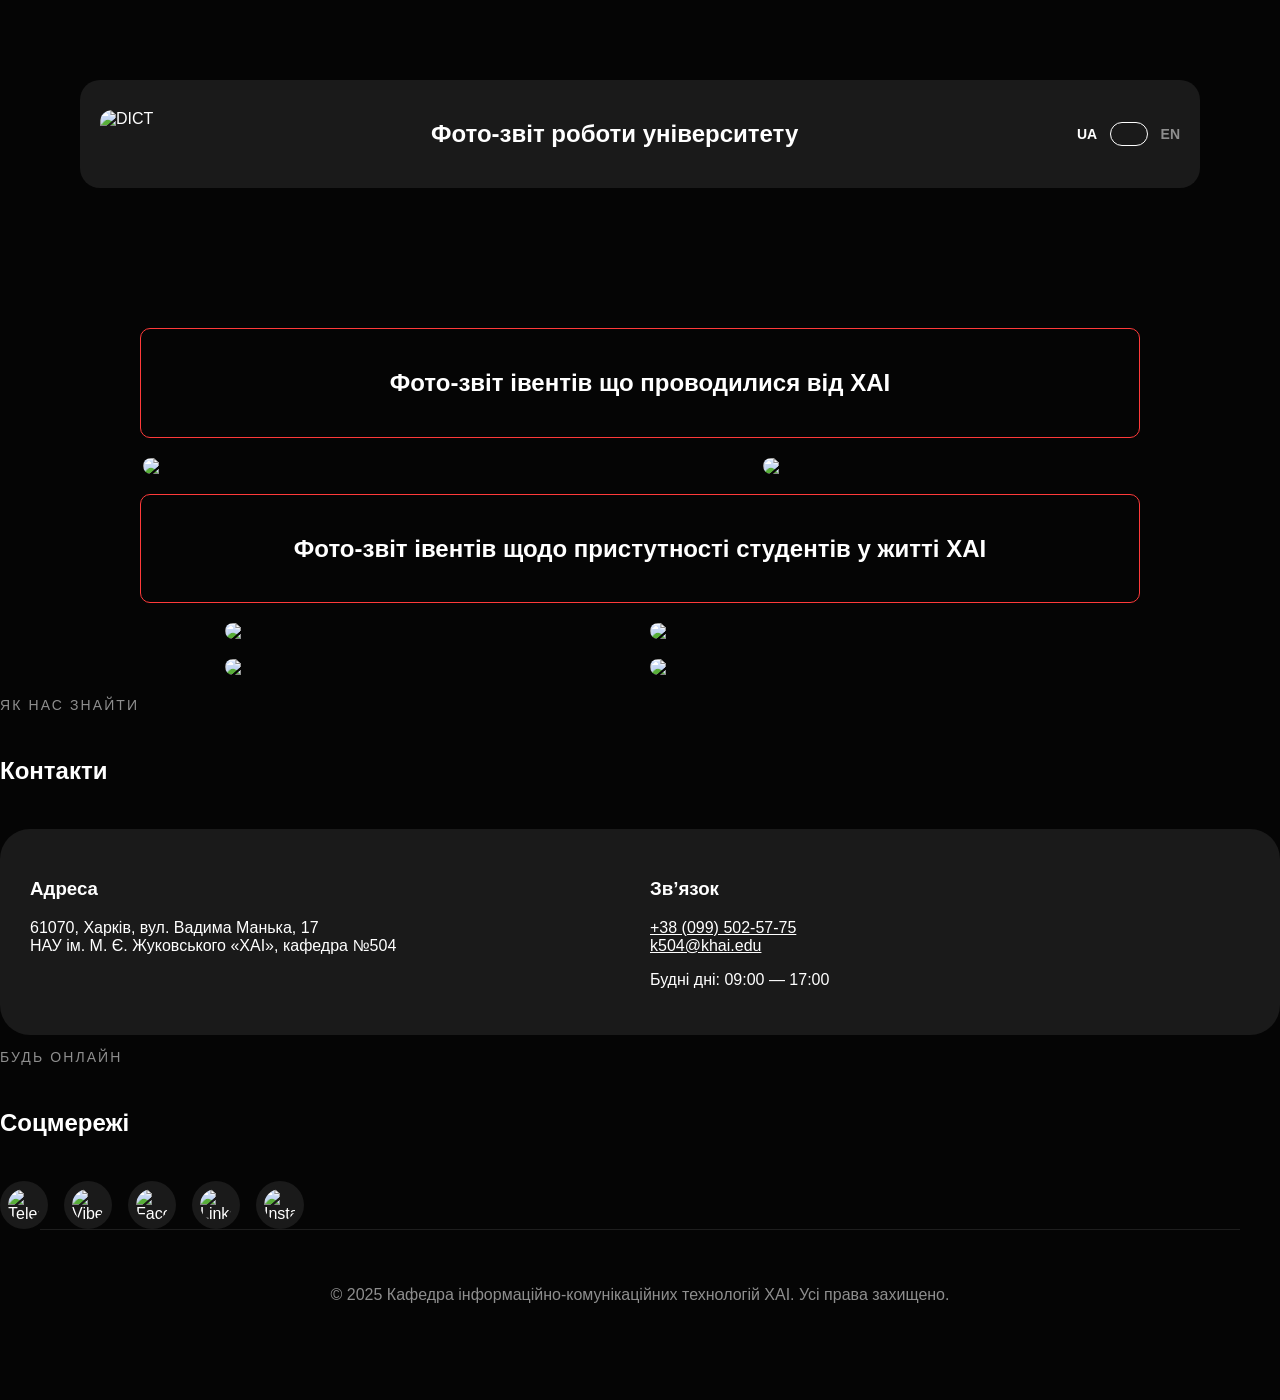
==== grid.html @ 56307459 "feature/pr8" ====
<!DOCTYPE html>
<html lang="en">
<head>
    <meta charset="UTF-8">
    <title>Фото-звіт роботи університету</title>
    <link rel="stylesheet" href="css/grid.css">
</head>
<body>
<main>
<header class="site-header">
    <div class="topbar">
        <a class="logo" href="/" aria-label="Кафедра ІКТ ХАІ">
            <img src="images/Logo.svg" alt="DICT" width="104" height="48">
        </a>
        <nav class="main-nav" aria-label="Головна навігація">
            <h1 align="center">
                Фото-звіт роботи університету
            </h1>
        </nav>
        <button class="search" type="button" aria-label="Пошук"></button>
        <div class="lang" aria-label="Перемикач мови">
            <ul class="lang-wrapper" role="list">
                <li class="lang-item ua"><a class="lang-link is-active" href="#" lang="uk">UA</a></li>
                <li class="lang-item en"><a class="lang-link" href="#" lang="en">EN</a></li>
            </ul>
        </div>
    </div>
</header>
</main>
    <section id="info1">
        <h1>
            Фото-звіт івентів що проводилися від ХАІ
        </h1>
    </section>
    <section id="photos1">
        <div class="khai-events">
        <div class="image1"><img src="images/vydnokrai.jpg"></div>
        <div class="image2"><img src="images/khai_orchestra.jpg"></div>
    </div>
    </section>
    <section id="info2">
    <h1>
        Фото-звіт івентів щодо пристутності студентів у житті ХАІ
    </h1>
    </section>
    <section id="photos2">
    <div class="students_photo">
        <div class="image3"><img src="images/khai_students.jpg"></div>
        <div class="image5"><img src="images/khai_merch2.jpg"></div>
        <div class="image6"><img src="images/khai_students2.jpg"></div>
        <div class="image7"><img src="images/day_of_youth.jpg"></div>
    </div>
    </section>
<section id="contact">
    <div class="section-heading">
        <p class="eyebrow">Як нас знайти</p>
        <h2>Контакти</h2>
    </div>
    <div class="contact-grid">
        <div>
            <h3>Адреса</h3>
            <p>61070, Харків, вул. Вадима Манька, 17<br>НАУ ім. М. Є. Жуковського «ХАІ», кафедра №504</p>
        </div>
        <div>
            <h3>Зв’язок</h3>
            <p><a href="tel:+380995025775">+38 (099) 502-57-75</a><br>
                <a href="mailto:k504@khai.edu">k504@khai.edu</a></p>
            <p>Будні дні: 09:00 — 17:00</p>
        </div>
    </div>
</section>
<section id="social">
    <div class="section-heading">
        <p class="eyebrow">Будь онлайн</p>
        <h2>Соцмережі</h2>
    </div>
    <div class="icon-row">
        <img src="images/telegram.svg" alt="Telegram">
        <img src="images/viber.svg" alt="Viber">
        <img src="images/fb.svg" alt="Facebook">
        <img src="images/in.svg" alt="LinkedIn">
        <img src="images/instagram.svg" alt="Instagram">
    </div>
</section>

<footer class="site-footer">
    <p>© 2025 Кафедра інформаційно-комунікаційних технологій ХАІ. Усі права захищено.</p>
</footer>
</body>
</html>
---- css/grid.css ----
*,
*::before,
*::after {
    box-sizing: border-box;
}

body {
    font-family: "Open Sans", sans-serif;
    color: #ffffff;
    background: #050505;
    margin: 0;
    min-height: 100vh;
}

a {
    color: inherit;
    text-decoration: none;
}

img,
video {
    display: block;
    max-width: 100%;
    height: auto;
    border-radius: 12px;
}

.site-header,
#banner,
main,
.site-footer {
    width: 100%;
    max-width: 1200px;
    margin: 0 auto;
    padding: 0 20px;
}

main {
    display: flex;
    flex-direction: column;
    gap: 80px;
    padding-block: 60px 100px;
}

section {
    display: flex;
    flex-direction: column;
    gap: 24px;
}

#info1, #info2 {
    border: 1px solid;
    border-color: #FF3A3A;
    border-radius: 10px;
    padding: 20px;
    margin: 20px auto;
    max-width: 1000px;
    text-align: center;
}

.section-heading {
    display: flex;
    flex-direction: column;
    gap: 10px;
    max-width: 720px;
}

.eyebrow {
    font-size: 0.875rem;
    letter-spacing: 0.15em;
    text-transform: uppercase;
    color: #8e8e8e;
}

.button {
    display: inline-flex;
    align-items: center;
    justify-content: center;
    gap: 8px;
    padding: 14px 28px;
    border-radius: 50px;
    border: 1px solid transparent;
    font-weight: 600;
    cursor: pointer;
    transition: transform 0.2s ease, background 0.2s ease;
}
.button.primary {
    background: #FF3A3A;
    color: #ffffff;
}
.button:hover {
    transform: translateY(-2px);
}

.cards-wrapper {
    display: grid;
    grid-template-columns: repeat(auto-fit, minmax(240px, 1fr));
    gap: 20px;
}

.plan-wrapper {
    display: grid;
    grid-template-columns: repeat(auto-fit, minmax(280px, 1fr));
    gap: 20px;
}
.plan-wrapper table {
    width: 100%;
    border-collapse: collapse;
    background: #1a1a1a;
    border-radius: 20px;
    overflow: hidden;
}
.plan-wrapper table caption {
    font-weight: 700;
    padding: 20px;
    text-align: left;
}
.plan-wrapper table th,
.plan-wrapper table td {
    padding: 12px 20px;
    border-bottom: 1px solid rgba(255, 255, 255, 0.1);
    text-align: left;
}
.plan-wrapper table tr:last-child td {
    border-bottom: none;
}

.admission-form {
    display: grid;
    grid-template-columns: repeat(auto-fit, minmax(240px, 1fr));
    gap: 20px;
}
.admission-form label {
    display: flex;
    flex-direction: column;
    gap: 8px;
    font-weight: 600;
}
.admission-form input,
.admission-form textarea {
    border-radius: 16px;
    border: 1px solid rgba(255, 255, 255, 0.2);
    background: transparent;
    color: #ffffff;
    padding: 12px 16px;
    font-size: 1rem;
}
.admission-form textarea {
    resize: vertical;
}
.admission-form .button {
    grid-column: 1/-1;
    justify-self: start;
}

.icon-row {
    display: flex;
    align-items: center;
    gap: 16px;
}
.icon-row img {
    width: 48px;
    height: 48px;
    padding: 8px;
    background: #1a1a1a;
    border-radius: 50%;
}

.science-wrapper {
    display: grid;
    grid-template-columns: repeat(auto-fit, minmax(280px, 1fr));
    gap: 30px;
    align-items: center;
}
.science-wrapper img {
    border-radius: 40px;
}

.logo-grid {
    display: grid;
    grid-template-columns: repeat(auto-fit, minmax(140px, 1fr));
    gap: 20px;
    padding: 30px;
    background: #1a1a1a;
    border-radius: 30px;
}
.logo-grid img {
    width: 100%;
    height: auto;
    padding: 10px;
    background: rgba(5, 5, 5, 0.4);
    border-radius: 16px;
}

.contact-grid {
    display: grid;
    grid-template-columns: repeat(auto-fit, minmax(240px, 1fr));
    gap: 20px;
    padding: 30px;
    background: #1a1a1a;
    border-radius: 30px;
}
.contact-grid a {
    color: #ffffff;
    text-decoration: underline;
}

.site-header {
    padding-block: 20px;
}

.topbar {
    display: flex;
    flex-direction: row;
    flex-wrap: nowrap;
    gap: 20px;
    align-items: center;
    background: #1a1a1a;
    border-radius: 20px;
    padding: 20px;
}

.logo {
    width: 104px;
    display: block;
}
.main-nav {
    width: calc(100% - 292px);
}
.main-nav .main-menu {
    margin: 0;
    padding: 0;
    list-style: none;
    display: flex;
    flex-direction: row;
    flex-wrap: wrap;
    gap: 20px;
    justify-content: center;
    font-weight: bold;
}
.main-nav .main-menu .menu-link {
    text-decoration: none;
    color: #ffffff;
    text-transform: uppercase;
    font-weight: bold;
}

.search {
    width: 32px;
    height: 32px;
    margin-left: auto;
    padding: 0;
    border: none;
    background: transparent url("../images/search.svg") center/18px 18px no-repeat;
    cursor: pointer;
}
.search:focus-visible {
    outline: 2px solid #FF3A3A;
    outline-offset: 2px;
}

.lang {
    width: 104px;
    align-self: center;
}
.lang .lang-wrapper {
    list-style: none;
    margin: 0;
    padding: 0;
    display: flex;
    align-items: center;
    justify-content: space-between;
    gap: 10px;
}
.lang .lang-wrapper::before {
    content: "";
    display: block;
    width: 38px;
    height: 24px;
    border-radius: 100px;
    border: 1px solid #ffffff;
    order: 2;
}
.lang .lang-wrapper li {
    font-size: 14px;
    font-weight: bold;
    line-height: 24px;
    color: #8e8e8e;
    position: relative;
}
.lang .lang-wrapper li .lang-link {
    text-decoration: none;
    color: #8e8e8e;
    display: inline-block;
    font-size: 14px;
    font-weight: bold;
    line-height: 24px;
}
.lang .lang-wrapper li .lang-link.is-active {
    color: #ffffff;
}
.lang .lang-wrapper li.ua {
    order: 1;
}
.lang .lang-wrapper li.ua .lang-link::after {
    content: "";
    display: none;
    width: 18px;
    height: 18px;
    border-radius: 50%;
    background: url("../images/uk.png");
    background-size: 18px 18px;
    position: absolute;
    top: 3px;
    right: -31px;
}
.lang .lang-wrapper li.ua .lang-link.is-active::after {
    display: block;
}
.lang .lang-wrapper li.en {
    order: 3;
}
.lang .lang-wrapper li.en .lang-link::before {
    content: "";
    display: none;
    width: 18px;
    height: 18px;
    border-radius: 50%;
    background: url("../images/en.png") no-repeat;
    background-size: 18px 18px;
    position: absolute;
    top: 3px;
    left: -31px;
}
.lang .lang-wrapper li.en .lang-link.is-active::before {
    display: block;
}

@media (max-width: 48em) {
    .topbar {
        flex-wrap: wrap;
    }
    .main-nav {
        width: 100%;
        order: 3;
    }
    .search,
    .lang {
        order: 4;
    }
    .lang {
        margin-left: auto;
    }
}
.site-footer {
    border-top: 1px solid rgba(255, 255, 255, 0.1);
    padding-block: 40px 80px;
    text-align: center;
    color: #8e8e8e;
}

#banner {
    position: relative;
    min-height: 520px;
    display: flex;
    align-items: center;
    padding: 70px 360px 70px 70px;
    background: linear-gradient(135deg, #1b1b1b 0%, #111 100%);
    border-radius: 40px;
    overflow: hidden;
}
#banner::after {
    content: "";
    position: absolute;
    width: 520px;
    height: 520px;
    right: -120px;
    bottom: -80px;
    border-radius: 50%;
    background: radial-gradient(circle at 30% 40%, rgba(255, 58, 58, 0.85), rgba(255, 58, 58, 0.35));
    z-index: 0;
}
#banner .content-wrapper {
    max-width: 520px;
    display: flex;
    flex-direction: column;
    gap: 24px;
    position: relative;
    z-index: 2;
}
#banner .content-wrapper h1 {
    margin: 0;
    font-size: clamp(2rem, 5vw, 3.5rem);
}
#banner .content-wrapper .description p {
    margin: 0;
    color: #8e8e8e;
    line-height: 1.6;
}
#banner .button {
    align-self: flex-start;
}
#banner .image-wrapper {
    position: absolute;
    right: 60px;
    bottom: 0;
    height: 105%;
    display: flex;
    align-items: flex-end;
    z-index: 1;
}
#banner .image-wrapper img {
    width: 420px;
    height: auto;
    filter: drop-shadow(0 40px 80px rgba(5, 5, 5, 0.8));
}
@media (max-width: 68.75em) {
    #banner {
        padding-right: 280px;
    }
    #banner .image-wrapper {
        right: 20px;
    }
}
@media (max-width: 48em) {
    #banner {
        flex-direction: column;
        text-align: center;
        padding: 40px 20px 60px;
    }
    #banner::after {
        width: 420px;
        height: 420px;
        right: 50%;
        transform: translateX(50%);
        bottom: -120px;
    }
    #banner .content-wrapper {
        align-items: center;
    }
    #banner .content-wrapper .button {
        align-self: center;
    }
    #banner .image-wrapper {
        position: relative;
        height: auto;
        justify-content: center;
        margin-top: 20px;
    }
    #banner .image-wrapper img {
        width: min(320px, 80vw);
    }
}
#feedbacks .cards-wrapper {
    grid-template-columns: repeat(auto-fit, minmax(260px, 1fr));
}
#feedbacks .cards-wrapper .card {
    padding: 20px;
    border-radius: 20px;
    border: 1px solid #8e8e8e;
    background: #1a1a1a;
    display: flex;
    flex-direction: column;
    gap: 12px;
}
#feedbacks .cards-wrapper .card audio {
    width: 100%;
}

#in-numbers {
    background: #1a1a1a;
    border-radius: 30px;
    padding: 40px;
}
#in-numbers .cards-wrapper {
    display: grid;
    grid-template-columns: repeat(auto-fit, minmax(140px, 1fr));
    gap: 20px;
}
#in-numbers .cards-wrapper .card {
    padding: 10px 20px;
    border-right: 1px solid #FF3A3A;
}
#in-numbers .cards-wrapper .card:last-child {
    border-right: none;
}
#in-numbers .cards-wrapper .card .value {
    font-size: 2rem;
    font-weight: 700;
    margin: 0;
}

#news .news-cards {
    display: grid;
    grid-template-columns: repeat(auto-fit, minmax(240px, 1fr));
    gap: 20px;
}
#news .news-cards .news-card {
    background: #1a1a1a;
    border-radius: 20px;
    overflow: hidden;
    display: flex;
    flex-direction: column;
    gap: 0;
    border-right: 1px solid #FF3A3A;
}
#news .news-cards .news-card:last-child {
    border-right: none;
}
#news .news-cards .news-card .content-wrapper {
    padding: 20px;
    display: flex;
    flex-direction: column;
    gap: 8px;
}
#news .news-cards .news-card video {
    width: 100%;
    border-radius: 0;
}

#specialties .cards-wrapper .card {
    padding: 20px;
    border-radius: 20px;
    border: 1px solid #8e8e8e;
    display: flex;
    flex-direction: column;
    gap: 10px;
    background: #1a1a1a;
}
#specialties .cards-wrapper .card .code {
    font-size: 2rem;
    font-weight: 700;
    color: #FF3A3A;
    margin: 0;
}

.khai-events {
    display: grid;
    grid-template-columns: 600px 375px;
    grid-template-rows: auto;
    justify-content: center;
    margin: 0 auto;
    gap: 20px;
}

.students_photo {
    display: grid;
    grid-template-columns: 405px 405px;
    grid-template-rows: 2fr 3fr;
    justify-content: center;
    margin: 0 auto;
    gap: 20px;
}

.sidebar {
    grid-column: 1;
    grid-row: 1 / 3;
}

/*# sourceMappingURL=main.css.map */
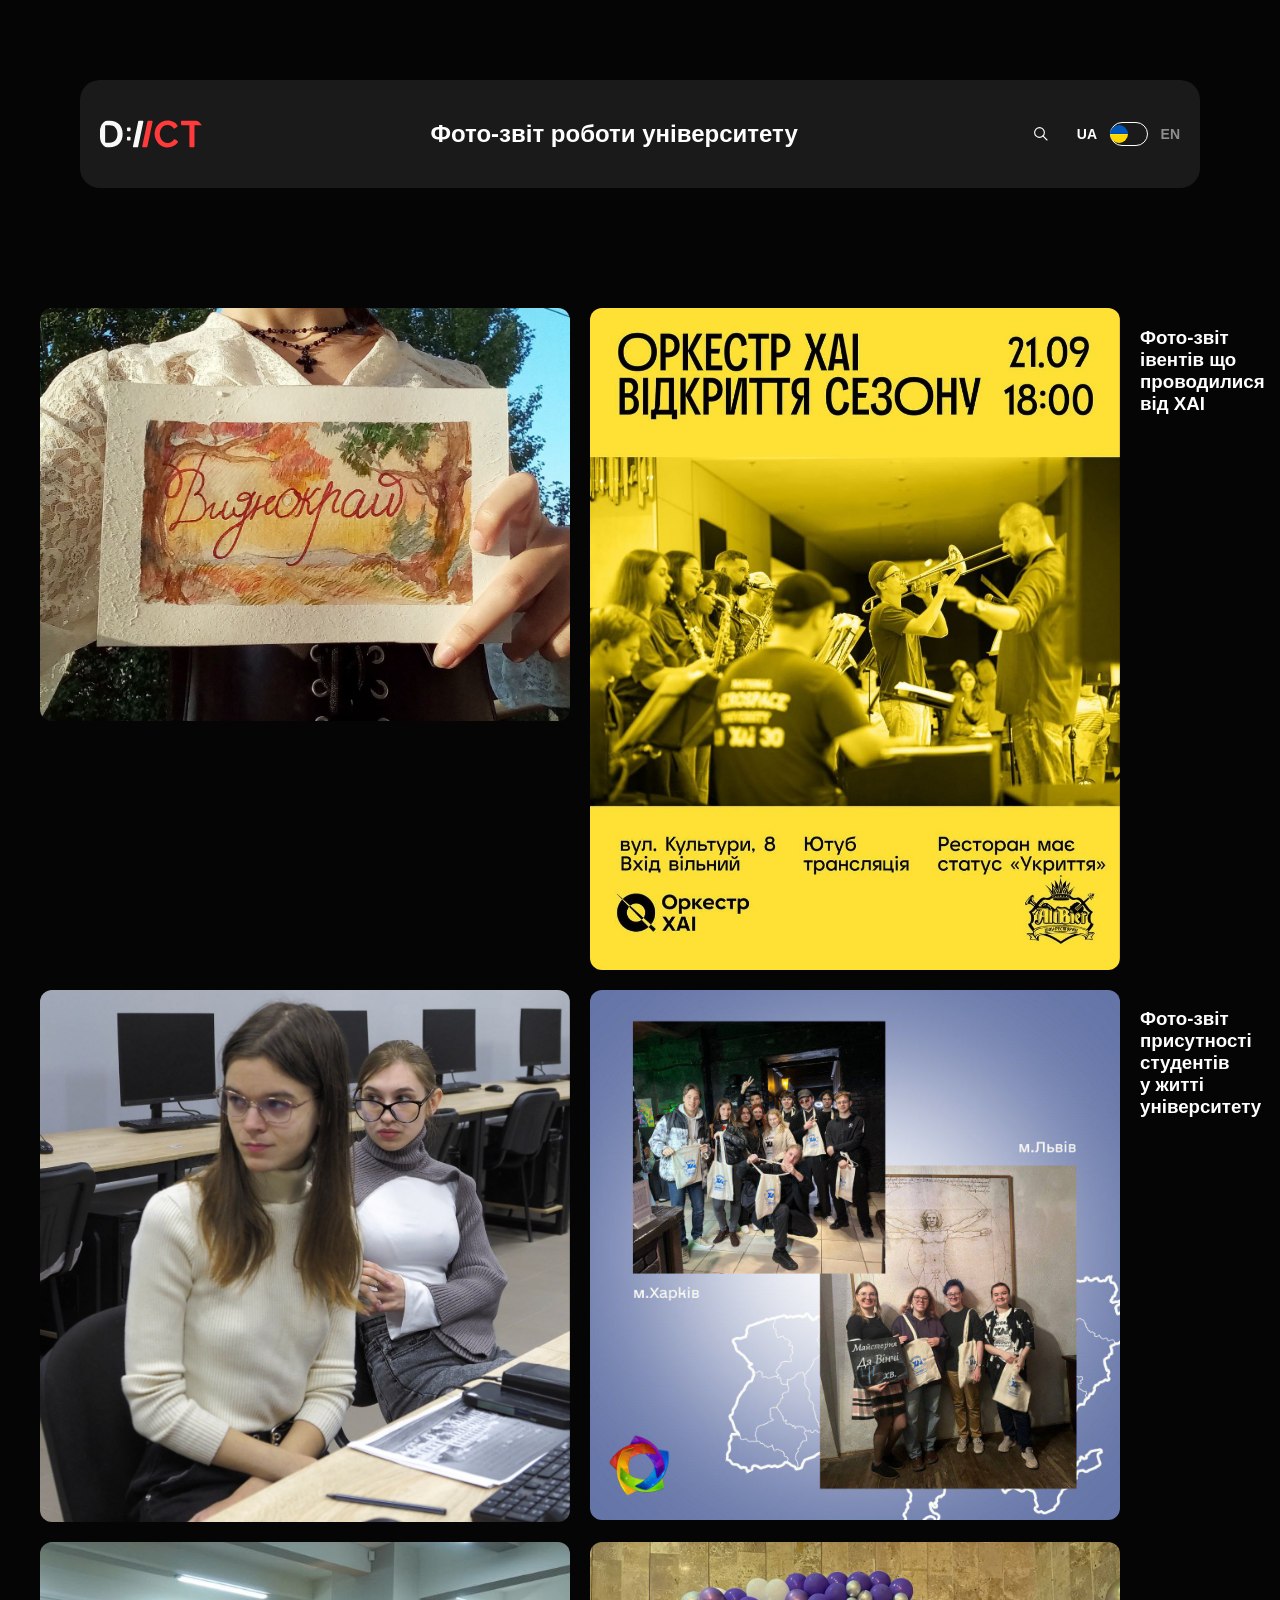
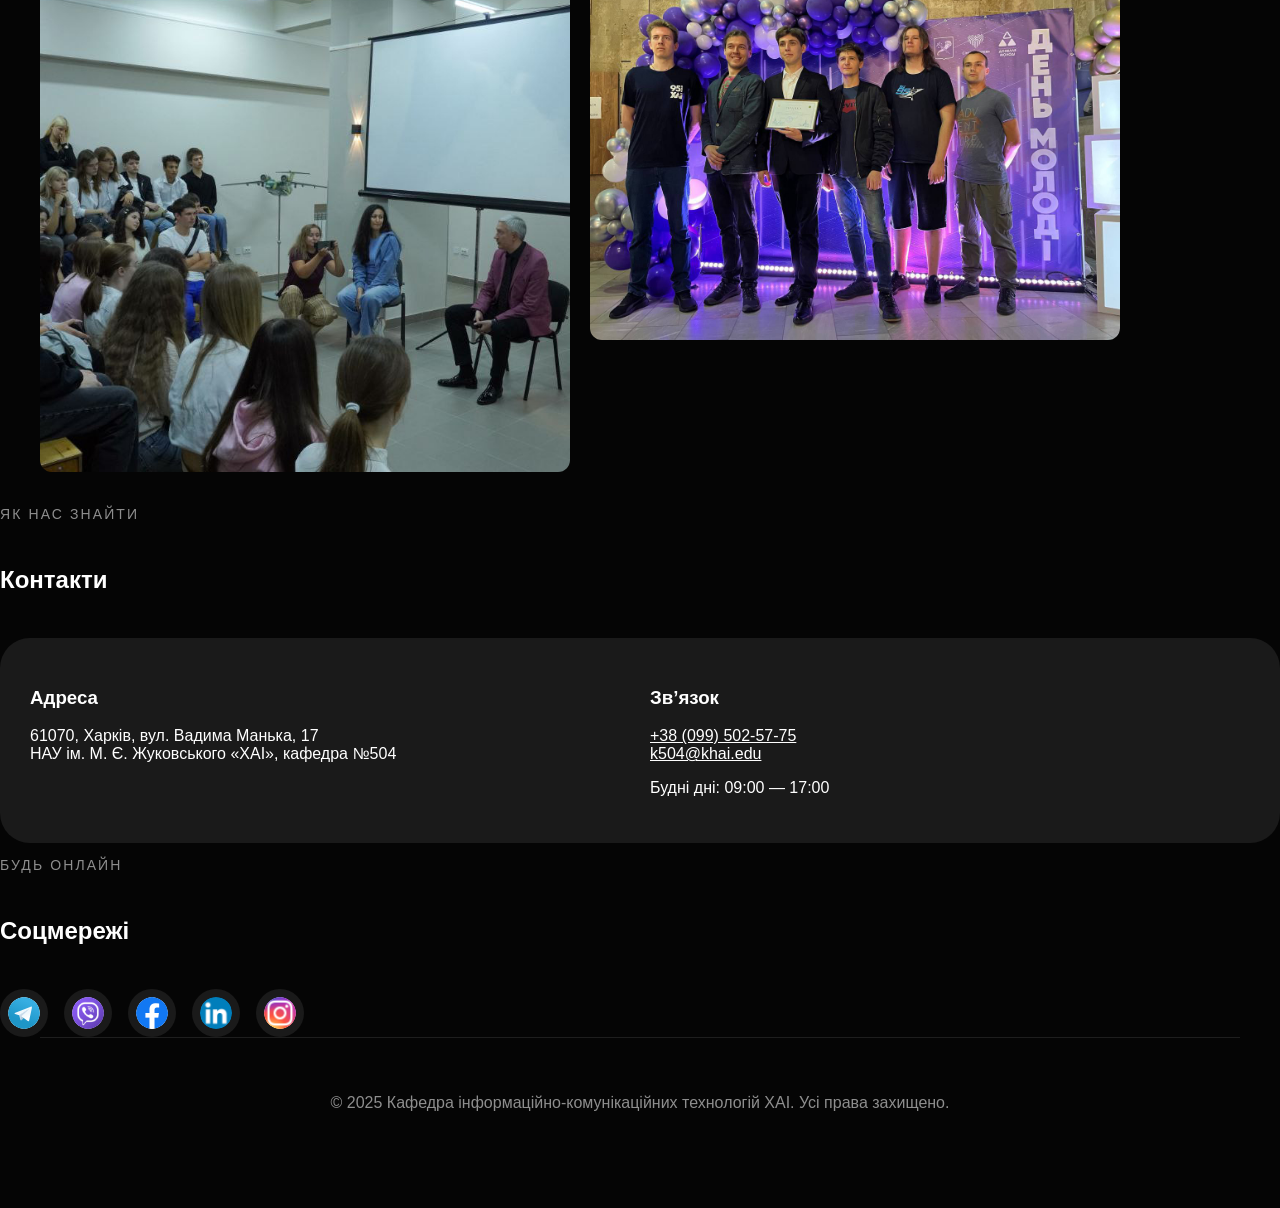
==== commit 4a7e3872: "pr8 updated" ====
--- a/grid.html
+++ b/grid.html
@@ -2,6 +2,7 @@
 <html lang="en">
 <head>
     <meta charset="UTF-8">
+    <meta name="viewport" content="width=device-width, initial-scale=1.0">
     <title>Фото-звіт роботи університету</title>
     <link rel="stylesheet" href="css/grid.css">
 </head>
@@ -27,29 +28,29 @@
     </div>
 </header>
 </main>
-    <section id="info1">
-        <h1>
-            Фото-звіт івентів що проводилися від ХАІ
-        </h1>
-    </section>
     <section id="photos1">
-        <div class="khai-events">
-        <div class="image1"><img src="images/vydnokrai.jpg"></div>
-        <div class="image2"><img src="images/khai_orchestra.jpg"></div>
-    </div>
-    </section>
-    <section id="info2">
-    <h1>
-        Фото-звіт івентів щодо пристутності студентів у житті ХАІ
-    </h1>
+        <div class="layout">
+            <div class="khai-events">
+                <div class="image1"><img src="images/vydnokrai.jpg"></div>
+                <div class="image2"><img src="images/khai_orchestra.jpg"></div>
+            </div>
+            <aside class="sidebar">
+                <h3>Фото-звіт івентів що проводилися від ХАІ</h3>
+            </aside>
+        </div>
     </section>
     <section id="photos2">
-    <div class="students_photo">
-        <div class="image3"><img src="images/khai_students.jpg"></div>
-        <div class="image5"><img src="images/khai_merch2.jpg"></div>
-        <div class="image6"><img src="images/khai_students2.jpg"></div>
-        <div class="image7"><img src="images/day_of_youth.jpg"></div>
-    </div>
+        <div class="layout2">
+            <div class="students_photo">
+                <div class="image3"><img src="images/khai_students.jpg"></div>
+                <div class="image5"><img src="images/khai_merch2.jpg"></div>
+                <div class="image6"><img src="images/khai_students2.jpg"></div>
+                <div class="image7"><img src="images/day_of_youth.jpg"></div>
+            </div>
+            <aside class="sidebar2">
+                <h3>Фото-звіт присутності студентів у житті університету</h3>
+            </aside>
+        </div>
     </section>
 <section id="contact">
     <div class="section-heading">
--- a/css/grid.css
+++ b/css/grid.css
@@ -534,27 +534,31 @@
     margin: 0;
 }
 
+.layout, .layout2 {
+    display: grid;
+    grid-template-columns: 1fr 1fr 100px;
+    gap: 20px;
+    max-width: 1200px;
+    margin: 0 auto;
+}
+
 .khai-events {
     display: grid;
-    grid-template-columns: 600px 375px;
-    grid-template-rows: auto;
-    justify-content: center;
-    margin: 0 auto;
-    gap: 20px;
+    grid-template-columns: 1fr 1fr;
+    grid-column: 1 / 3;
+    gap: 20px;
+}
+
+.sidebar, .sidebar2 {
+    grid-column: 3;
+    grid-row: span 2;
 }
 
 .students_photo {
     display: grid;
-    grid-template-columns: 405px 405px;
-    grid-template-rows: 2fr 3fr;
-    justify-content: center;
-    margin: 0 auto;
-    gap: 20px;
-}
-
-.sidebar {
-    grid-column: 1;
-    grid-row: 1 / 3;
+    grid-template-columns: repeat(2, 1fr);
+    grid-column: 1 / 3;
+    gap: 20px;
 }
 
 /*# sourceMappingURL=main.css.map */
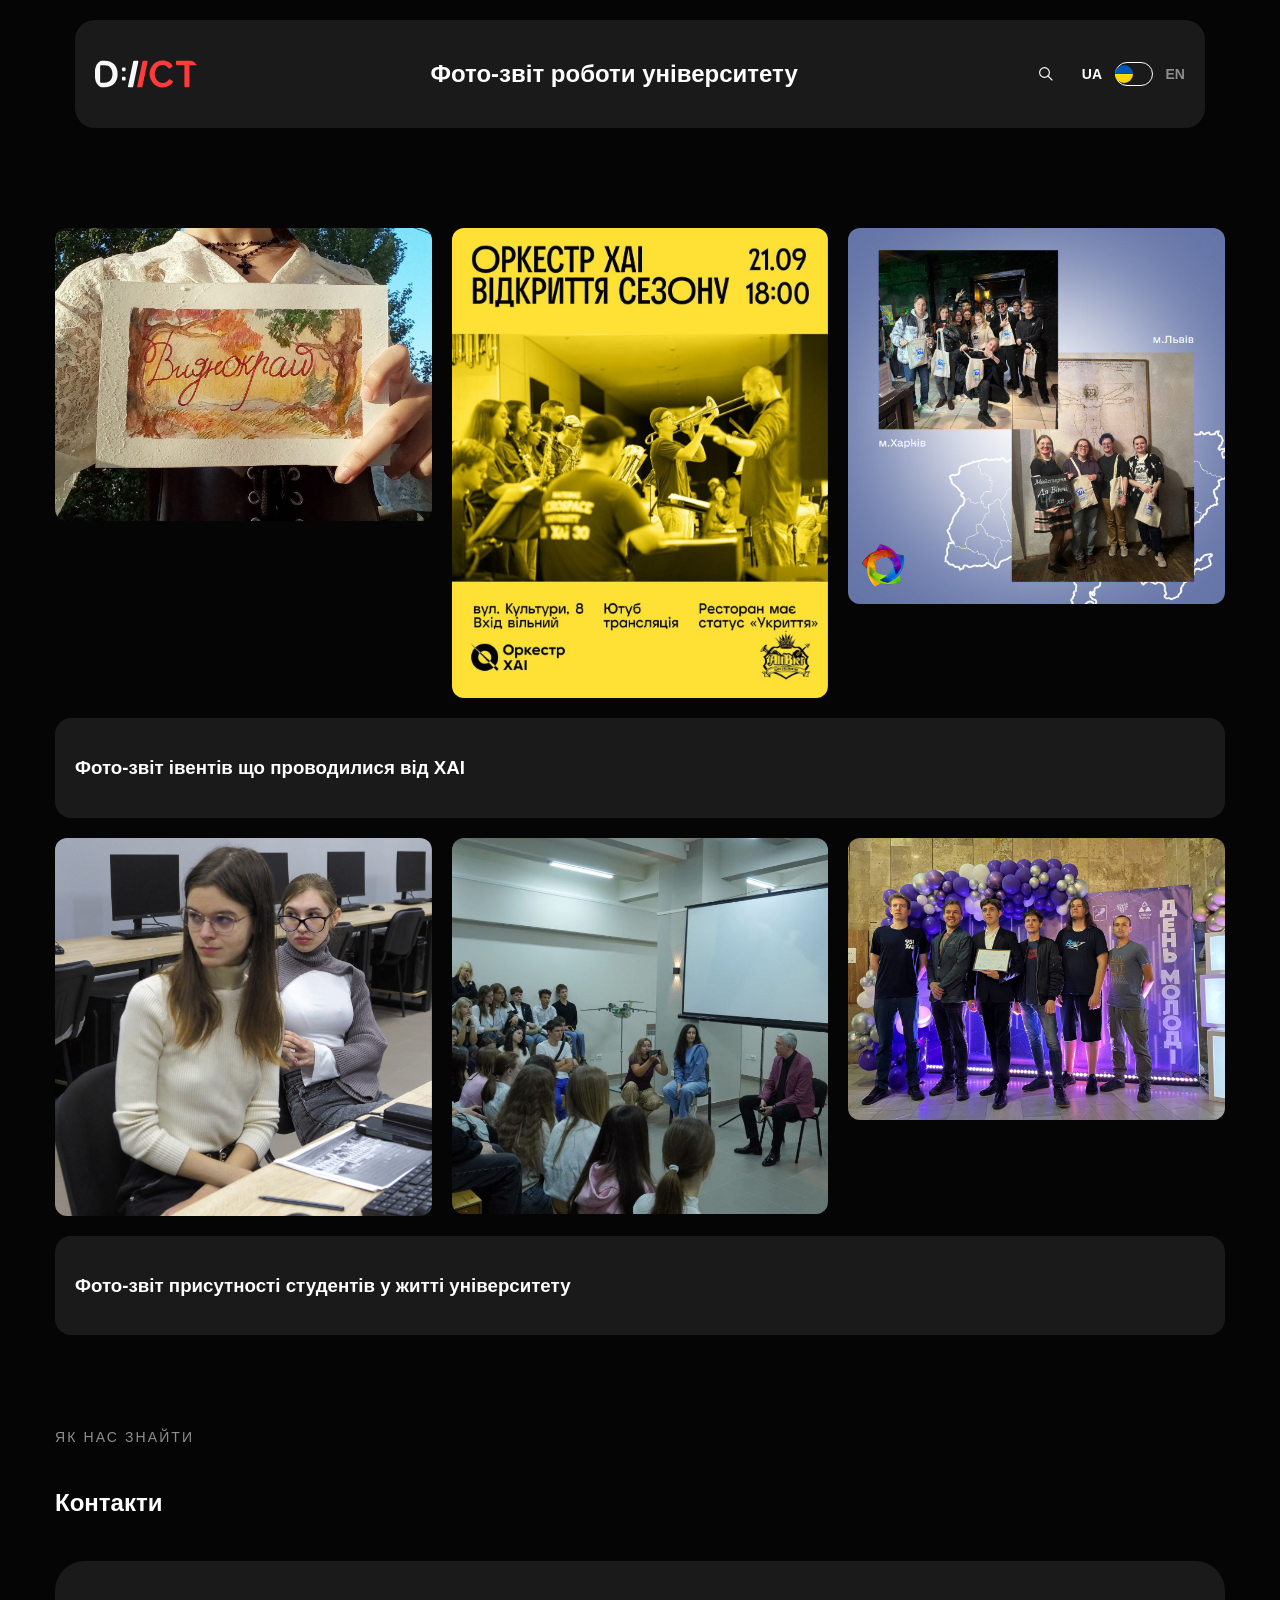
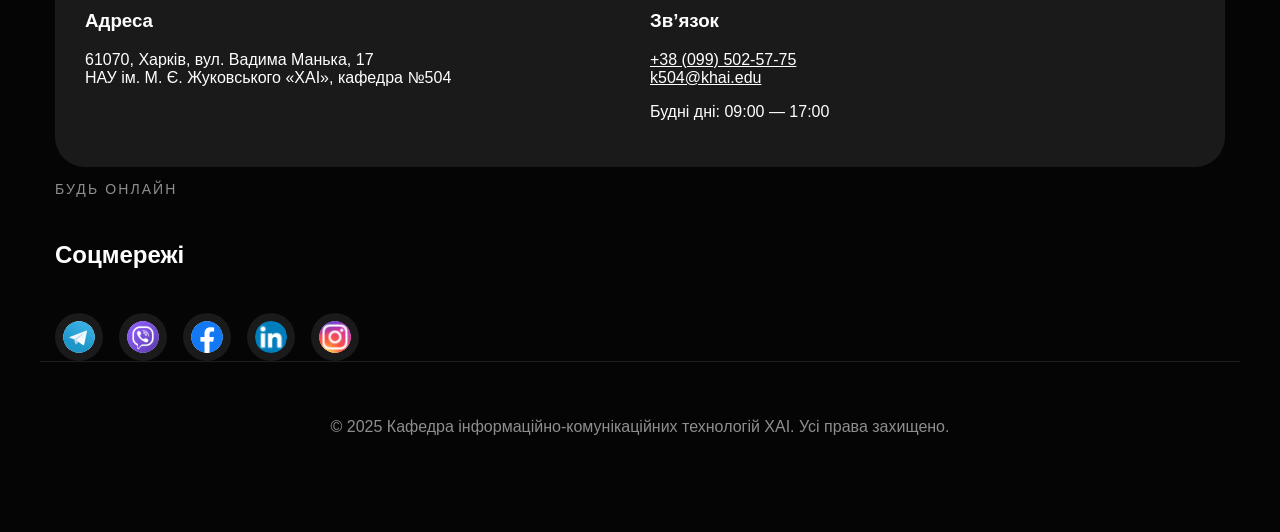
==== commit 37c3f3bc: "pr10 fixed" ====
--- a/grid.html
+++ b/grid.html
@@ -27,23 +27,18 @@
         </div>
     </div>
 </header>
-</main>
-    <section id="photos1">
+    <section id="photos">
         <div class="layout">
             <div class="khai-events">
                 <div class="image1"><img src="images/vydnokrai.jpg"></div>
                 <div class="image2"><img src="images/khai_orchestra.jpg"></div>
+                <div class="image5"><img src="images/khai_merch2.jpg"></div>
             </div>
             <aside class="sidebar">
                 <h3>Фото-звіт івентів що проводилися від ХАІ</h3>
             </aside>
-        </div>
-    </section>
-    <section id="photos2">
-        <div class="layout2">
             <div class="students_photo">
                 <div class="image3"><img src="images/khai_students.jpg"></div>
-                <div class="image5"><img src="images/khai_merch2.jpg"></div>
                 <div class="image6"><img src="images/khai_students2.jpg"></div>
                 <div class="image7"><img src="images/day_of_youth.jpg"></div>
             </div>
@@ -52,38 +47,40 @@
             </aside>
         </div>
     </section>
-<section id="contact">
-    <div class="section-heading">
-        <p class="eyebrow">Як нас знайти</p>
-        <h2>Контакти</h2>
+    <div class=information>
+        <section id="contact">
+            <div class="section-heading">
+                <p class="eyebrow">Як нас знайти</p>
+                <h2>Контакти</h2>
+            </div>
+            <div class="contact-grid">
+                <div>
+                    <h3>Адреса</h3>
+                    <p>61070, Харків, вул. Вадима Манька, 17<br>НАУ ім. М. Є. Жуковського «ХАІ», кафедра №504</p>
+                </div>
+                <div>
+                    <h3>Зв’язок</h3>
+                    <p><a href="tel:+380995025775">+38 (099) 502-57-75</a><br>
+                        <a href="mailto:k504@khai.edu">k504@khai.edu</a></p>
+                    <p>Будні дні: 09:00 — 17:00</p>
+                </div>
+            </div>
+        </section>
+        <section id="social">
+            <div class="section-heading">
+                <p class="eyebrow">Будь онлайн</p>
+                <h2>Соцмережі</h2>
+            </div>
+            <div class="icon-row">
+                <img src="images/telegram.svg" alt="Telegram">
+                <img src="images/viber.svg" alt="Viber">
+                <img src="images/fb.svg" alt="Facebook">
+                <img src="images/in.svg" alt="LinkedIn">
+                <img src="images/instagram.svg" alt="Instagram">
+            </div>
+        </section>
     </div>
-    <div class="contact-grid">
-        <div>
-            <h3>Адреса</h3>
-            <p>61070, Харків, вул. Вадима Манька, 17<br>НАУ ім. М. Є. Жуковського «ХАІ», кафедра №504</p>
-        </div>
-        <div>
-            <h3>Зв’язок</h3>
-            <p><a href="tel:+380995025775">+38 (099) 502-57-75</a><br>
-                <a href="mailto:k504@khai.edu">k504@khai.edu</a></p>
-            <p>Будні дні: 09:00 — 17:00</p>
-        </div>
-    </div>
-</section>
-<section id="social">
-    <div class="section-heading">
-        <p class="eyebrow">Будь онлайн</p>
-        <h2>Соцмережі</h2>
-    </div>
-    <div class="icon-row">
-        <img src="images/telegram.svg" alt="Telegram">
-        <img src="images/viber.svg" alt="Viber">
-        <img src="images/fb.svg" alt="Facebook">
-        <img src="images/in.svg" alt="LinkedIn">
-        <img src="images/instagram.svg" alt="Instagram">
-    </div>
-</section>
-
+</main>
 <footer class="site-footer">
     <p>© 2025 Кафедра інформаційно-комунікаційних технологій ХАІ. Усі права захищено.</p>
 </footer>
--- a/css/grid.css
+++ b/css/grid.css
@@ -534,31 +534,164 @@
     margin: 0;
 }
 
-.layout, .layout2 {
-    display: grid;
-    grid-template-columns: 1fr 1fr 100px;
-    gap: 20px;
+
+
+
+
+
+
+/*.layout, .layout2 {*/
+/*    display: grid;*/
+/*    grid-template-columns: 1fr 1fr 100px;*/
+/*    gap: 20px;*/
+/*    max-width: 1200px;*/
+/*    margin: 0 auto;*/
+/*}*/
+
+/*.khai-events {*/
+/*    display: grid;*/
+/*    grid-template-columns: 1fr 1fr;*/
+/*    grid-column: 1 / 3;*/
+/*    gap: 20px;*/
+/*}*/
+
+/*.sidebar, .sidebar2 {*/
+/*    grid-column: 3;*/
+/*    grid-row: span 2;*/
+/*}*/
+
+/*.students_photo {*/
+/*    display: grid;*/
+/*    grid-template-columns: 1fr;*/
+/*    gap: 20px;*/
+/*}*/
+
+/*.layout2 {*/
+/*    display: grid;*/
+/*    grid-template-columns: 1fr;*/
+/*    gap: 30px;*/
+/*    padding: 20px;*/
+/*}*/
+
+/*img {*/
+/*    max-width: 100%;*/
+/*    height: auto;*/
+/*    display: block;*/
+/*    object-fit: cover;*/
+/*}*/
+
+/*@media (min-width: 768px) {*/
+/*    .students_photo, .khai-events {*/
+/*        grid-template-columns: 1fr 1fr;*/
+/*    }*/
+
+/*    .layout2 {*/
+/*        grid-template-columns: 1fr;*/
+/*    }*/
+/*}*/
+
+/*@media (min-width: 1200px) {*/
+/*    .photos {*/
+/*        grid-template-columns: 1fr 1fr 1fr;*/
+/*    }*/
+
+/*    .layout2 {*/
+/*        grid-template-columns: 1fr;*/
+/*    }*/
+/*}*/
+
+/*.contact-grid {*/
+/*    display: grid;*/
+/*    grid-template-columns: 1fr;*/
+/*    gap: 30px;*/
+/*    padding: 20px;*/
+/*}*/
+
+/*@media (min-width: 768px) {*/
+/*    .contact-grid {*/
+/*        grid-template-columns: 1fr 1fr;*/
+/*    }*/
+/*}*/
+
+/*.icon-row {*/
+/*    display: flex;*/
+/*    justify-content: space-around;*/
+/*    padding: 20px;*/
+/*}*/
+/*.icon-row img {*/
+/*    width: 32px;*/
+/*    height: 32px;*/
+/*}*/
+
+* {
+    box-sizing: border-box;
+}
+
+body {
+    margin: 0;
+    font-family: Arial, sans-serif;
+}
+
+main {
     max-width: 1200px;
     margin: 0 auto;
-}
-
-.khai-events {
-    display: grid;
-    grid-template-columns: 1fr 1fr;
-    grid-column: 1 / 3;
-    gap: 20px;
+    padding: 0 15px;
+}
+
+.layout {
+    display: grid;
+    grid-template-columns: 1fr 1fr 100px;
+    gap: 20px;
+    max-width: 1200px;
+    margin: 0 auto;
 }
 
 .sidebar, .sidebar2 {
-    grid-column: 3;
-    grid-row: span 2;
-}
-
-.students_photo {
-    display: grid;
-    grid-template-columns: repeat(2, 1fr);
-    grid-column: 1 / 3;
-    gap: 20px;
-}
-
+    background: #1a1a1a;
+    padding: 20px;
+    border-radius: 16px;
+}
+
+.students_photo, .khai-events {
+    display: grid;
+    grid-template-columns: 1fr;
+    gap: 20px;
+}
+
+.layout {
+    display: grid;
+    grid-template-columns: 1fr;
+    gap: 20px;
+}
+
+@media (min-width: 768px) {
+    .layout {
+        grid-template-columns: repeat(2, 1fr);
+    }
+    .khai-events,
+    .students_photo {
+        grid-template-columns: repeat(2, 1fr);
+    }
+    .sidebar,
+    .sidebar2 {
+        grid-column: 1 / -1;
+    }
+}
+
+@media (min-width: 1200px) {
+    .layout {
+        grid-template-columns: repeat(3, 1fr);
+    }
+
+    .khai-events,
+    .students_photo {
+        grid-template-columns: repeat(3, 1fr);
+        grid-column: 1 / -1;
+        .sidebar,
+        .sidebar2 {
+            grid-column: 1 / -1;
+            text-align: center;
+        }
+    }
+}
 /*# sourceMappingURL=main.css.map */
